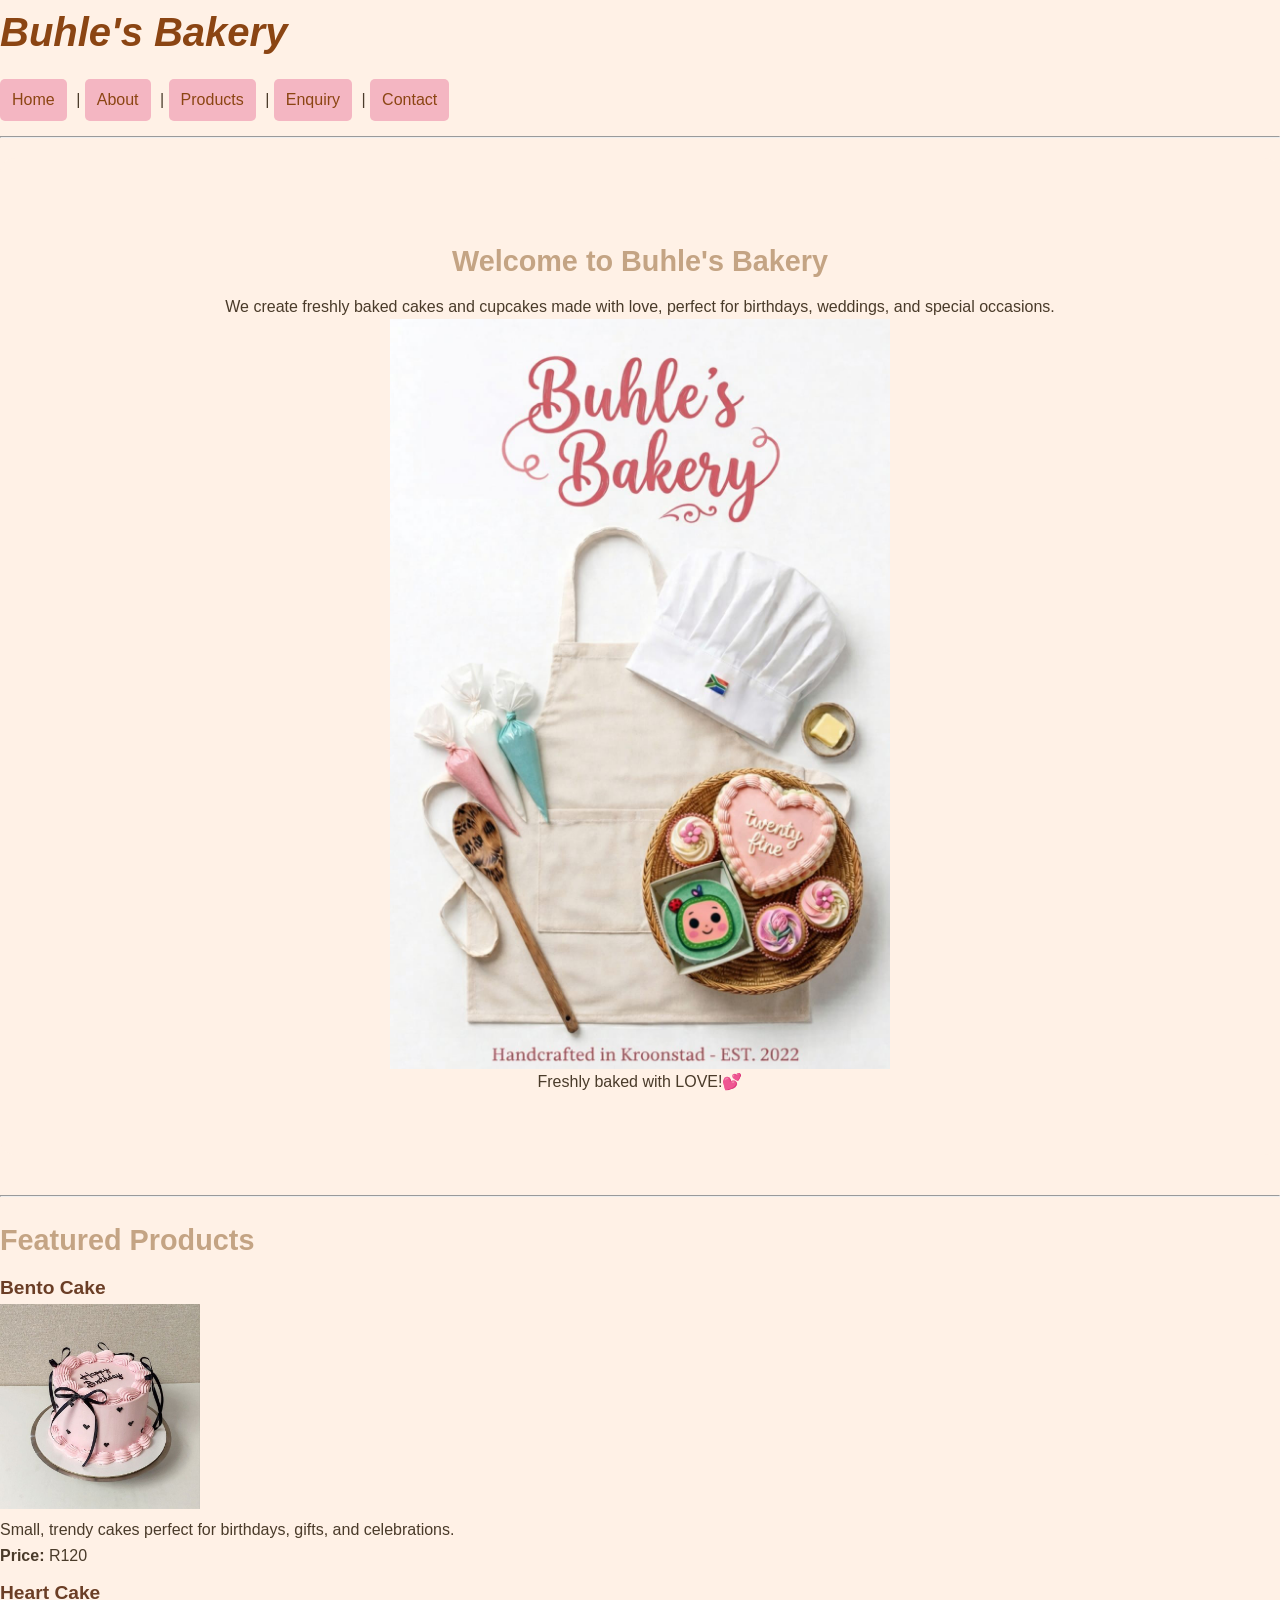
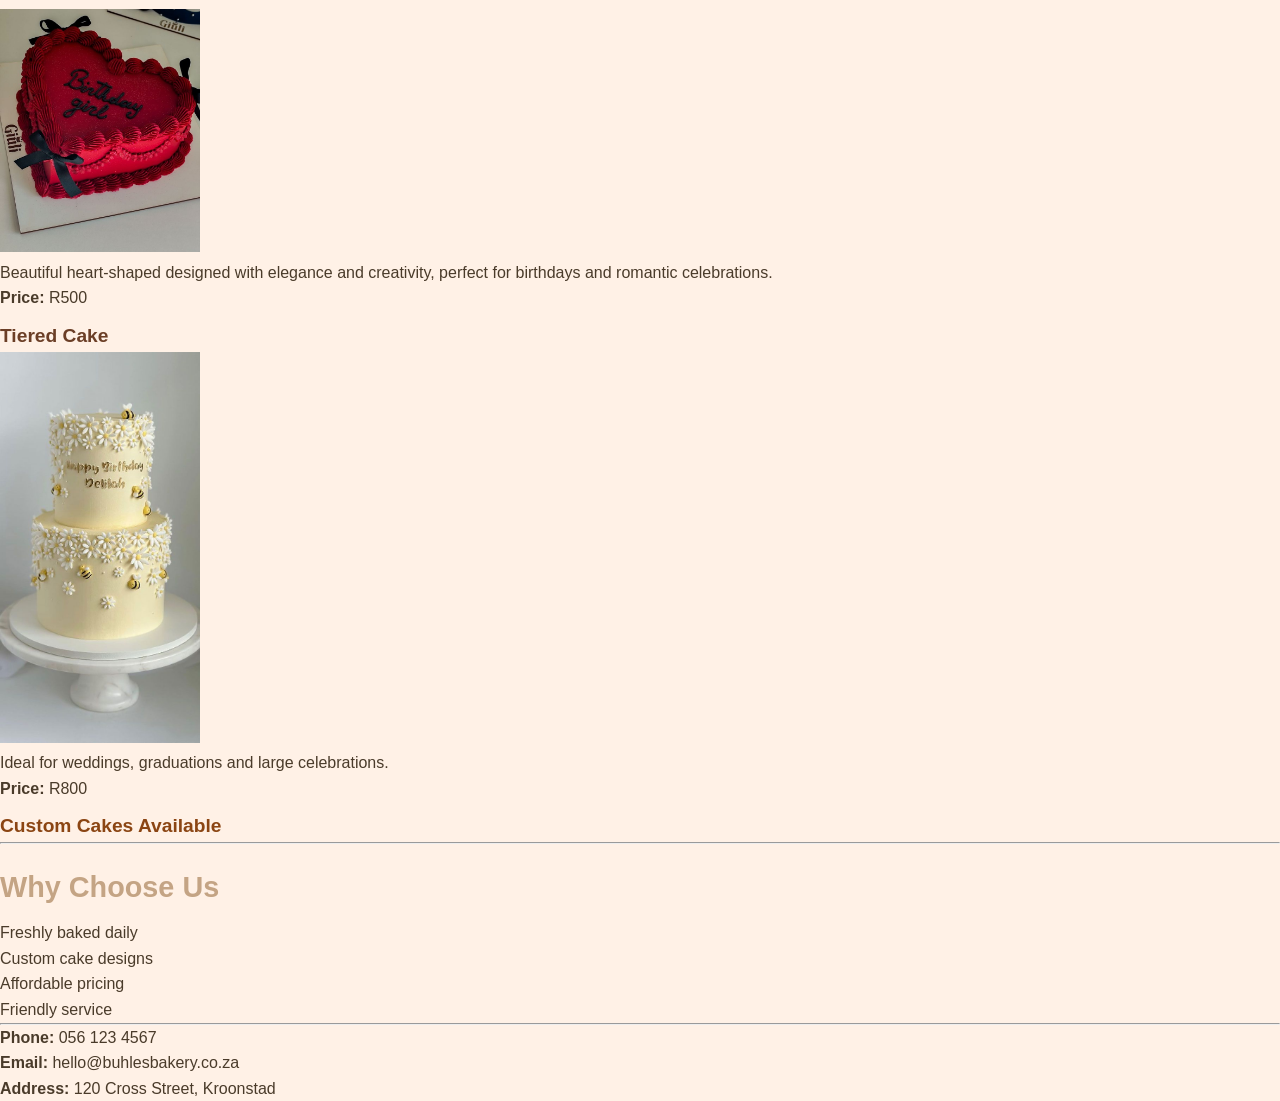
==== index.html @ 92d4121f "Initial project setup with HTML structure and pages" ====
<!DOCTYPE html>
<html lang="en">

<head>
    <meta charset="UTF-8">
    <meta name="viewport" content="width=device-width, initial-scale=1.0">
    <title>Buhle's Bakery | Home</title>
    <style>
        .special-text{
            font-style: italic;
        }
    </style>
    <link rel="stylesheet" href="css/style.css">
    <meta name="viewport" content="width=device-width, initial-scale=1.0">

</head>

<body>

    <!-- Header section -->
    <header>

        <h1 class="special-text">Buhle's Bakery</h1>

        <!-- Navigation menu -->
        <nav>
            <a href="index.html">Home</a> |
            <a href="about.html">About</a> |
            <a href="products.html">Products</a> |
            <a href="enquiry.html">Enquiry</a> |
            <a href="contact.html">Contact</a>
        </nav>

    </header>

    <hr>

    <!-- Main content -->
    <main>

        <!-- Hero section -->
        <section class="hero">

            <h2>Welcome to Buhle's Bakery</h2>

            <p>
                We create freshly baked cakes and cupcakes made with love,
                perfect for birthdays, weddings, and special occasions.
            </p>

            <img src="images/banner.jpg" alt="Bakery banner" width="500">
            <p style="text-align: center;">
                Freshly baked with LOVE!💕

            </p>

        </section>

        <hr>

        <!-- Featured products -->
        <section>

            <h2>Featured Products</h2>
            

        

            <article>
                <h3>Bento Cake</h3>
                <img src="images/bento1.jpg" width="200" alt="Bento cake">
                <p>Small, trendy cakes perfect for birthdays, gifts, and celebrations.</p>
                <p><strong>Price:</strong> R120</p>
            </article>

            <article>
                <h3>Heart Cake</h3>
                <img src="images/heart1.jpg" width="200" alt="Heart cake">
                <p>Beautiful heart-shaped designed with elegance and creativity, perfect for birthdays and romantic celebrations.</p>
                <p><strong>Price:</strong> R500</p>
            </article>

            <article>
                <h3>Tiered Cake</h3>
                <img src="images/tiered1.jpg" width="200" alt="Tiered cake">
                <p>Ideal for weddings, graduations and large celebrations.</p>
                <p><strong>Price:</strong> R800</p>
            </article>

        </section>
         <h3 style="color: #8b4513;">Custom Cakes Available</h3>

        <hr>

        <!-- Why choose us -->
        <section>

            <h2>Why Choose Us</h2>

            <ul>
                <li>Freshly baked daily</li>
                <li>Custom cake designs</li>
                <li>Affordable pricing</li>
                <li>Friendly service</li>
            </ul>

        </section>

    </main>

    <hr>

    <!-- Footer -->
    <footer>

        <p><strong>Phone:</strong> 056 123 4567</p>
        <p><strong>Email:</strong> hello@buhlesbakery.co.za</p>
        <p><strong>Address:</strong> 120 Cross Street, Kroonstad</p>

    </footer>

</body>

</html>
---- css/style.css ----
:root {
    --cream: #fff1e6;
    --light-brown: #c4a484;
    --dark-brown: #8b4513;
    --pink: #f4b6c2;

}
* {
    margin: 0;
    padding: 0;
    box-sizing: border-box;
}

body {
    font-family: Arial, sans-serif;
    line-height: 1.6;
    background-color: var(--cream);
    color: #4a3b2a;
    padding: 0px;
    margin: 0px;
}
h1 {
    font-size: 2.5rem;
    color: var(--dark-brown);
    margin-bottom: 10px;
}

h2 {
    font-size: 1.8rem;
    color: var(--light-brown);
    margin: 20px 0 10px;
}

h3 {
    font-size: 1.2rem;
    color: #6b3e26;
    margin-top: 10px;
}nav {
    margin: 15px 0;
}
 
nav a {
    text-decoration: none;
    background-color: var(--pink);
    color: var(--dark-brown);
    padding: 8px 12px;
    margin-right: 5px;
    border-radius: 5px;
    display: inline-block;
}
.hero {
    background-color: var(--cream);
    padding: 60px 20px;
    margin-bottom: 40px;
    margin: 20px auto 40px auto;
    border-radius: 15px;

    display: flex;
    flex-direction: column;
    align-items: center;
    justify-content: center;
    text-align: center;
}

nav a:hover {
    background-color: var(--light-brown);
    color: white;
}

.product-card img {
    width: 100%;
    height: 200px;
    object-fit: contain;
    max-width: 100%;
    border-radius: 8px;
}

td {
    padding: 10px;
    text-align: center;
}
.product-section {
    margin-bottom: 40px;
}
.product-grid{
    display: flex;
    justify-content: center;
    gap: 20px;
    flex-wrap: wrap;
}
.product-card{
    background-color: #f4b6c2;
    padding: 15px;
    border-radius: 10px;
    text-align: center;
    width: 200px;
    box-shadow: 0 2px 8px rgba(0 ,0 ,0 ,0.1);
}
.product-card{
    transition: transform 0.3s ease, box-shadow 0.3 ease;
}
.product-card:hover{
    transform: translateY(-5px);
    box-shadow: 0 4px 12px rgba(0, 0, 0, 0.2);
}
.product-card img {
    transform: transform 0.3s ease;
}
.product-card:hover img {
    transform: scale(1.05);
}
.nav-button {
    text-decoration: none;
    background-color: var(--pink);
    color: var(--dark-brown);
    padding: 8px 12px;
    border-radius: 5px;
    display: inline-block;
    margin-bottom: 20px;
}
.nav-button:hover {
    background-color: var(--light-brown);
    color: white;
}
@media (max-width: 900px){
    .product-card{
        width: 45%;
    }
    .product-grid {
        justify-content: center;
    }
}

@media (max-width: 600px){
    body{
        padding: 10px;
    }
    nav{
        text-align: center;
    }
    nav a{
        display: block;
        margin: 10px auto;
        width: 80%;
    }
    .hero h1{
        font-size: 2rem;
    }
    .hero p{
        font-size: 1rem;
    }
    .product-card{
        width: 90%;
    }
}
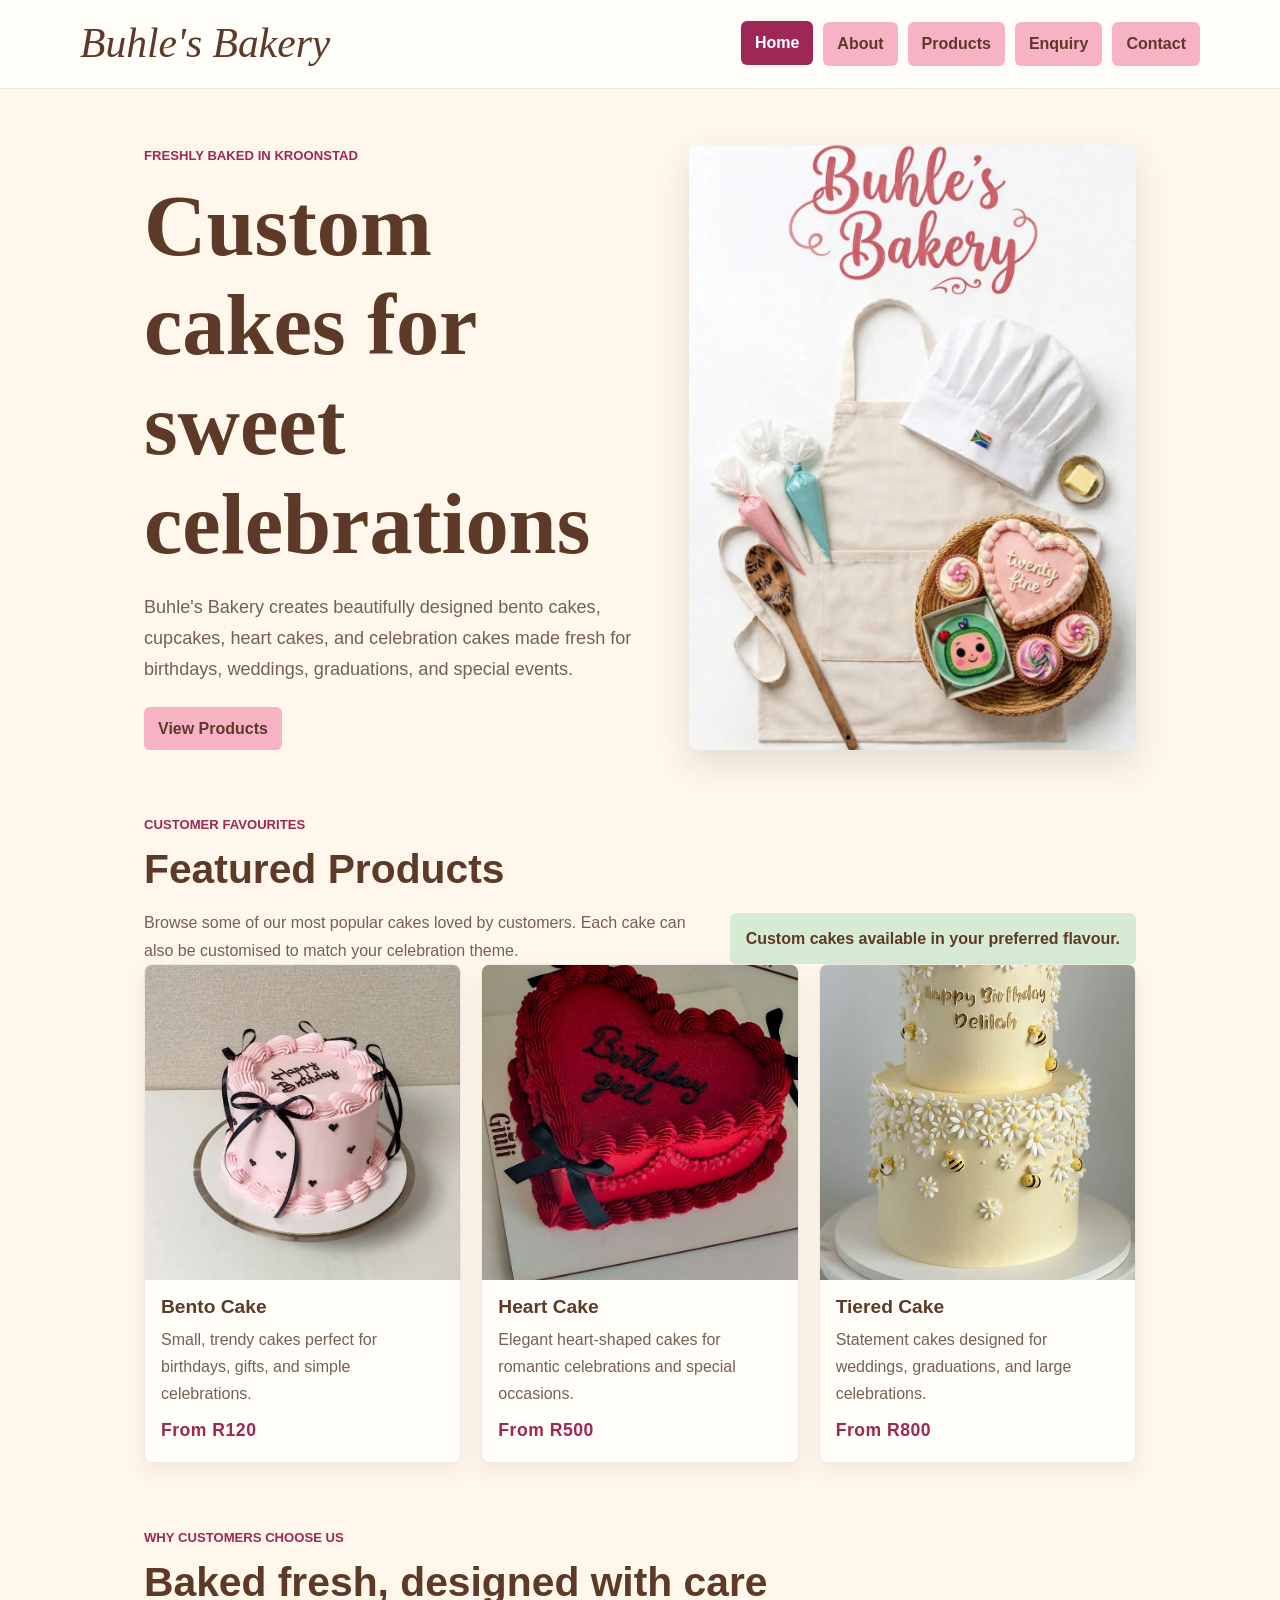
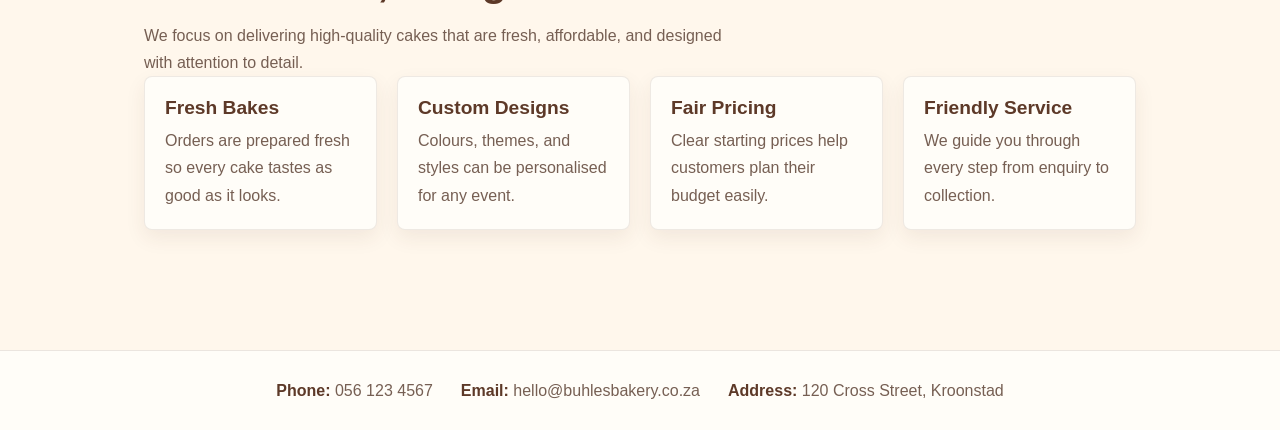
==== commit 28c5f964: "initial commit" ====
--- a/index.html
+++ b/index.html
@@ -2,123 +2,224 @@
 <html lang="en">
 
 <head>
+    <!-- ================= BASIC PAGE SETUP ================= -->
     <meta charset="UTF-8">
+
+    <!-- Makes page responsive on all devices -->
     <meta name="viewport" content="width=device-width, initial-scale=1.0">
-    <title>Buhle's Bakery | Home</title>
-    <style>
-        .special-text{
-            font-style: italic;
-        }
-    </style>
+
+    <!-- ================= SEO (SEARCH ENGINE OPTIMISATION) ================= -->
+    <meta name="description" content="Buhle's Bakery in Kroonstad creates custom cakes, bento cakes, cupcakes, heart cakes, and celebration cakes for birthdays, weddings, and special occasions.">
+    <meta name="keywords" content="Buhle's Bakery, Kroonstad bakery, custom cakes, bento cakes, cupcakes, wedding cakes, birthday cakes">
+
+    <!-- Page title shown in browser tab -->
+    <title>Buhle's Bakery | Custom Cakes and Cupcakes in Kroonstad</title>
+
+    <!-- ================= EXTERNAL CSS (MAIN STYLING FILE) ================= -->
     <link rel="stylesheet" href="css/style.css">
-    <meta name="viewport" content="width=device-width, initial-scale=1.0">
-
+
+    <!-- Optional JS file (not required for marks but fine to keep) -->
+    <script src="js/script.js" defer></script>
 </head>
 
 <body>
 
-    <!-- Header section -->
+    <!-- ================= HEADER SECTION ================= -->
     <header>
 
-        <h1 class="special-text">Buhle's Bakery</h1>
-
-        <!-- Navigation menu -->
-        <nav>
-            <a href="index.html">Home</a> |
-            <a href="about.html">About</a> |
-            <a href="products.html">Products</a> |
-            <a href="enquiry.html">Enquiry</a> |
-            <a href="contact.html">Contact</a>
-        </nav>
-
+        <!-- Container for branding + navigation -->
+        <div class="site-header">
+
+            <!-- Website logo / brand name -->
+            <a class="brand" href="index.html">Buhle's Bakery</a>
+
+            <!-- ================= NAVIGATION MENU ================= -->
+            <nav aria-label="Main navigation">
+
+                <!-- aria-current shows current page for accessibility -->
+                <a href="index.html" aria-current="page">Home</a>
+                <a href="about.html">About</a>
+                <a href="products.html">Products</a>
+                <a href="enquiry.html">Enquiry</a>
+                <a href="contact.html">Contact</a>
+
+            </nav>
+        </div>
     </header>
 
-    <hr>
-
-    <!-- Main content -->
+    <!-- ================= MAIN CONTENT ================= -->
     <main>
 
-        <!-- Hero section -->
+        <!-- ================= HERO SECTION ================= -->
         <section class="hero">
 
-            <h2>Welcome to Buhle's Bakery</h2>
-
+            <div>
+
+                <!-- Small introductory label -->
+                <p class="eyebrow">Freshly baked in Kroonstad</p>
+
+                <!-- Main heading (MOST IMPORTANT TEXT ON PAGE) -->
+                <h1>Custom cakes for sweet celebrations</h1>
+
+                <!-- Added richer content (improves rubric marks for text depth) -->
+                <p class="lead">
+                    Buhle's Bakery creates beautifully designed bento cakes, cupcakes, heart cakes,
+                    and celebration cakes made fresh for birthdays, weddings, graduations, and special events.
+                </p>
+
+                <!-- Call-to-action button linking to products page -->
+                <a class="button" href="products.html">View Products</a>
+
+            </div>
+
+            <!-- Hero image (important visual branding element) -->
+            <img src="images/banner.jpg" alt="Custom bakery cakes and cupcakes by Buhle's Bakery">
+
+        </section>
+
+        <!-- ================= FEATURED PRODUCTS SECTION ================= -->
+        <section>
+
+            <!-- Section heading -->
+            <div class="intro">
+
+                <div>
+
+                    <!-- Label text -->
+                    <p class="eyebrow">Customer favourites</p>
+
+                    <h2>Featured Products</h2>
+
+                    <!-- Added clarity for rubric content requirement -->
+                    <p>
+                        Browse some of our most popular cakes loved by customers.
+                        Each cake can also be customised to match your celebration theme.
+                    </p>
+
+                </div>
+
+                <!-- Extra supporting note -->
+                <p class="section-note">
+                    Custom cakes available in your preferred flavour.
+                </p>
+
+            </div>
+
+            <!-- ================= PRODUCT GRID ================= -->
+            <div class="product-grid">
+
+                <!-- ================= PRODUCT 1 ================= -->
+                <article class="product-card">
+
+                    <img src="images/bento1.jpg" alt="Pink bento cake with decorative frosting">
+
+                    <div>
+
+                        <h3>Bento Cake</h3>
+
+                        <p>
+                            Small, trendy cakes perfect for birthdays, gifts, and simple celebrations.
+                        </p>
+
+                        <p class="price">From R120</p>
+
+                    </div>
+                </article>
+
+                <!-- ================= PRODUCT 2 ================= -->
+                <article class="product-card">
+
+                    <img src="images/heart1.jpg" alt="Decorated heart cake with piped border">
+
+                    <div>
+
+                        <h3>Heart Cake</h3>
+
+                        <p>
+                            Elegant heart-shaped cakes for romantic celebrations and special occasions.
+                        </p>
+
+                        <p class="price">From R500</p>
+
+                    </div>
+                </article>
+
+                <!-- ================= PRODUCT 3 ================= -->
+                <article class="product-card">
+
+                    <img src="images/tiered1.jpg"
+                         alt="Tiered celebration cake for weddings and graduations">
+
+                    <div>
+
+                        <h3>Tiered Cake</h3>
+
+                        <p>
+                            Statement cakes designed for weddings, graduations, and large celebrations.
+                        </p>
+
+                        <p class="price">From R800</p>
+
+                    </div>
+                </article>
+
+            </div>
+        </section>
+
+        <!-- ================= WHY CHOOSE US SECTION ================= -->
+        <section>
+
+            <p class="eyebrow">Why customers choose us</p>
+
+            <h2>Baked fresh, designed with care</h2>
+
+            <!-- Intro paragraph improves content depth -->
             <p>
-                We create freshly baked cakes and cupcakes made with love,
-                perfect for birthdays, weddings, and special occasions.
+                We focus on delivering high-quality cakes that are fresh, affordable,
+                and designed with attention to detail.
             </p>
 
-            <img src="images/banner.jpg" alt="Bakery banner" width="500">
-            <p style="text-align: center;">
-                Freshly baked with LOVE!💕
-
-            </p>
-
+            <!-- Feature grid explaining benefits -->
+            <div class="feature-grid">
+
+                <article class="feature">
+                    <h3>Fresh Bakes</h3>
+                    <p>Orders are prepared fresh so every cake tastes as good as it looks.</p>
+                </article>
+
+                <article class="feature">
+                    <h3>Custom Designs</h3>
+                    <p>Colours, themes, and styles can be personalised for any event.</p>
+                </article>
+
+                <article class="feature">
+                    <h3>Fair Pricing</h3>
+                    <p>Clear starting prices help customers plan their budget easily.</p>
+                </article>
+
+                <article class="feature">
+                    <h3>Friendly Service</h3>
+                    <p>We guide you through every step from enquiry to collection.</p>
+                </article>
+
+            </div>
         </section>
 
-        <hr>
-
-        <!-- Featured products -->
-        <section>
-
-            <h2>Featured Products</h2>
-            
-
-        
-
-            <article>
-                <h3>Bento Cake</h3>
-                <img src="images/bento1.jpg" width="200" alt="Bento cake">
-                <p>Small, trendy cakes perfect for birthdays, gifts, and celebrations.</p>
-                <p><strong>Price:</strong> R120</p>
-            </article>
-
-            <article>
-                <h3>Heart Cake</h3>
-                <img src="images/heart1.jpg" width="200" alt="Heart cake">
-                <p>Beautiful heart-shaped designed with elegance and creativity, perfect for birthdays and romantic celebrations.</p>
-                <p><strong>Price:</strong> R500</p>
-            </article>
-
-            <article>
-                <h3>Tiered Cake</h3>
-                <img src="images/tiered1.jpg" width="200" alt="Tiered cake">
-                <p>Ideal for weddings, graduations and large celebrations.</p>
-                <p><strong>Price:</strong> R800</p>
-            </article>
-
-        </section>
-         <h3 style="color: #8b4513;">Custom Cakes Available</h3>
-
-        <hr>
-
-        <!-- Why choose us -->
-        <section>
-
-            <h2>Why Choose Us</h2>
-
-            <ul>
-                <li>Freshly baked daily</li>
-                <li>Custom cake designs</li>
-                <li>Affordable pricing</li>
-                <li>Friendly service</li>
-            </ul>
-
-        </section>
-
     </main>
 
-    <hr>
-
-    <!-- Footer -->
+    <!-- ================= FOOTER ================= -->
     <footer>
 
-        <p><strong>Phone:</strong> 056 123 4567</p>
-        <p><strong>Email:</strong> hello@buhlesbakery.co.za</p>
-        <p><strong>Address:</strong> 120 Cross Street, Kroonstad</p>
+        <div class="footer-inner">
+
+            <!-- Contact details repeated for accessibility and usability -->
+            <p><strong>Phone:</strong> 056 123 4567</p>
+            <p><strong>Email:</strong> hello@buhlesbakery.co.za</p>
+            <p><strong>Address:</strong> 120 Cross Street, Kroonstad</p>
+
+        </div>
 
     </footer>
 
 </body>
-
 </html>
--- a/css/style.css
+++ b/css/style.css
@@ -1,155 +1,452 @@
  :root {
-    --cream: #fff1e6;
-    --light-brown: #c4a484;
-    --dark-brown: #8b4513;
-    --pink: #f4b6c2;
-
-}
+    --cream: #fff7ec;
+    --vanilla: #fffdf8;
+    --rose: #f7b2c4;
+    --berry: #9d2854;
+    --cocoa: #5d3928;
+    --caramel: #b87442;
+    --mint: #d7ead3;
+    --ink: #3f3028;
+    --muted: #765f53;
+    --shadow: 0 14px 32px rgba(93, 57, 40, 0.14);
+}
+
 * {
+    box-sizing: border-box;
     margin: 0;
     padding: 0;
-    box-sizing: border-box;
 }
 
 body {
-    font-family: Arial, sans-serif;
+    background: var(--cream);
+    color: var(--ink);
+    font-family: Arial, Helvetica, sans-serif;
     line-height: 1.6;
-    background-color: var(--cream);
-    color: #4a3b2a;
-    padding: 0px;
-    margin: 0px;
-}
+}
+
+img {
+    display: block;
+    max-width: 100%;
+}
+
+header,
+footer {
+    background: var(--vanilla);
+    border-bottom: 1px solid rgba(93, 57, 40, 0.12);
+}
+
+header {
+    padding: 22px clamp(18px, 5vw, 64px);
+    position: sticky;
+    top: 0;
+    z-index: 10;
+}
+
+.site-header {
+    align-items: center;
+    display: flex;
+    gap: 20px;
+    justify-content: space-between;
+    margin: 0 auto;
+    max-width: 1120px;
+}
+
+.brand {
+    color: var(--cocoa);
+    font-family: Georgia, "Times New Roman", serif;
+    font-size: clamp(1.7rem, 4vw, 2.6rem);
+    font-style: italic;
+    line-height: 1;
+    text-decoration: none;
+    white-space: nowrap;
+}
+
+nav {
+    display: flex;
+    flex-wrap: wrap;
+    gap: 10px;
+    justify-content: flex-end;
+}
+
+nav a,
+.button {
+    background: var(--rose);
+    border: 0;
+    border-radius: 6px;
+    color: var(--cocoa);
+    cursor: pointer;
+    display: inline-block;
+    font: inherit;
+    font-weight: 700;
+    min-height: 42px;
+    padding: 9px 14px;
+    text-decoration: none;
+    transition: background-color 0.2s ease, color 0.2s ease, transform 0.2s ease;
+}
+
+/* ================= PSEUDO-CLASSES (MARKING REQUIREMENT BOOST) ================= */
+nav a:hover,
+nav a[aria-current="page"],
+.button:hover {
+    background: var(--berry);
+    color: white;
+    transform: translateY(-1px);
+}
+
+main {
+    margin: 0 auto;
+    max-width: 1120px;
+    padding: clamp(28px, 5vw, 56px) clamp(18px, 5vw, 64px);
+}
+
+section {
+    margin-bottom: clamp(34px, 6vw, 64px);
+
+    /* ADDED: helps layout clarity marks */
+    scroll-margin-top: 90px;
+}
+
+/* HERO SECTION */
+.hero {
+    align-items: center;
+    display: grid;
+    gap: clamp(24px, 5vw, 48px);
+    grid-template-columns: minmax(0, 1fr) minmax(280px, 0.9fr);
+    min-height: 520px;
+}
+
+.hero img {
+    aspect-ratio: 4 / 3;
+    border-radius: 8px;
+    box-shadow: var(--shadow);
+    height: 100%;
+    object-fit: cover;
+}
+
+.eyebrow {
+    color: var(--berry);
+    font-size: 0.82rem;
+    font-weight: 800;
+    letter-spacing: 0;
+    margin-bottom: 10px;
+    text-transform: uppercase;
+}
+
+h1,
+h2,
+h3 {
+    color: var(--cocoa);
+    line-height: 1.15;
+}
+
 h1 {
-    font-size: 2.5rem;
-    color: var(--dark-brown);
-    margin-bottom: 10px;
+    font-family: Georgia, "Times New Roman", serif;
+    font-size: clamp(2.5rem, 8vw, 5.4rem);
+    margin-bottom: 18px;
 }
 
 h2 {
-    font-size: 1.8rem;
-    color: var(--light-brown);
-    margin: 20px 0 10px;
+    font-size: clamp(1.75rem, 4vw, 2.55rem);
+    margin-bottom: 16px;
 }
 
 h3 {
     font-size: 1.2rem;
-    color: #6b3e26;
-    margin-top: 10px;
-}nav {
-    margin: 15px 0;
-}
- 
-nav a {
-    text-decoration: none;
-    background-color: var(--pink);
-    color: var(--dark-brown);
-    padding: 8px 12px;
-    margin-right: 5px;
-    border-radius: 5px;
-    display: inline-block;
-}
-.hero {
-    background-color: var(--cream);
-    padding: 60px 20px;
-    margin-bottom: 40px;
-    margin: 20px auto 40px auto;
-    border-radius: 15px;
-
+    margin-bottom: 8px;
+}
+
+p {
+    color: var(--muted);
+    max-width: 68ch;
+
+    /* ADDED TYPOGRAPHY MARK BOOST */
+    font-size: 1rem;
+    line-height: 1.7;
+}
+
+/* TYPOGRAPHY MARK BOOST */
+strong {
+    color: var(--cocoa);
+}
+
+.lead {
+    font-size: 1.13rem;
+    margin-bottom: 22px;
+}
+
+.intro {
+    align-items: end;
+    display: grid;
+    gap: 20px;
+    grid-template-columns: minmax(0, 1fr) auto;
+}
+
+.section-note {
+    background: var(--mint);
+    border-radius: 6px;
+    color: var(--cocoa);
+    font-weight: 700;
+    padding: 12px 16px;
+}
+
+/* GRID SYSTEMS */
+.feature-grid,
+.product-grid,
+.info-grid {
+    display: grid;
+    gap: 20px;
+}
+
+.feature-grid {
+    grid-template-columns: repeat(4, minmax(0, 1fr));
+}
+
+.product-grid {
+    grid-template-columns: repeat(3, minmax(0, 1fr));
+}
+
+.info-grid {
+    grid-template-columns: repeat(2, minmax(0, 1fr));
+}
+
+.feature,
+.product-card,
+.info-panel,
+form {
+    background: var(--vanilla);
+    border: 1px solid rgba(93, 57, 40, 0.1);
+    border-radius: 8px;
+    box-shadow: 0 8px 20px rgba(93, 57, 40, 0.08);
+}
+
+.feature,
+.info-panel {
+    padding: 20px;
+}
+
+.product-card {
+    overflow: hidden;
+    transition: transform 0.2s ease, box-shadow 0.2s ease;
+}
+
+.product-card:hover {
+    box-shadow: var(--shadow);
+    transform: translateY(-4px);
+}
+
+.product-card img {
+    aspect-ratio: 1 / 1;
+    cursor: zoom-in;
+    object-fit: cover;
+    width: 100%;
+}
+
+.product-card div {
+    padding: 16px;
+}
+
+/* TYPOGRAPHY MARK BOOST */
+.price {
+    color: var(--berry);
+    font-size: 1.1rem;
+    font-weight: 800;
+    margin-top: 8px;
+
+    /* ADDED */
+    letter-spacing: 0.5px;
+}
+
+.category-heading {
+    align-items: center;
     display: flex;
-    flex-direction: column;
+    gap: 14px;
+    margin-bottom: 18px;
+}
+
+.category-heading::after {
+    background: rgba(184, 116, 66, 0.25);
+    content: "";
+    flex: 1;
+    height: 1px;
+}
+
+ul {
+    color: var(--muted);
+    list-style-position: inside;
+}
+
+li + li {
+    margin-top: 8px;
+}
+
+/* FORM STYLING */
+form {
+    display: grid;
+    gap: 16px;
+    margin-top: 24px;
+    max-width: 720px;
+    padding: clamp(20px, 4vw, 32px);
+}
+
+label {
+    color: var(--cocoa);
+    display: grid;
+    font-weight: 700;
+    gap: 8px;
+}
+
+input,
+select,
+textarea {
+    background: white;
+    border: 1px solid rgba(93, 57, 40, 0.2);
+    border-radius: 6px;
+    color: var(--ink);
+    font: inherit;
+    min-height: 44px;
+    padding: 10px 12px;
+    width: 100%;
+}
+
+input:focus,
+select:focus,
+textarea:focus {
+    border-color: var(--berry);
+    box-shadow: 0 0 0 3px rgba(157, 40, 84, 0.16);
+    outline: none;
+}
+
+/* SEARCH PANEL */
+.search-panel {
+    background: var(--vanilla);
+    border: 1px solid rgba(93, 57, 40, 0.1);
+    border-radius: 8px;
+    box-shadow: 0 8px 20px rgba(93, 57, 40, 0.08);
+    display: grid;
+    gap: 12px;
+    margin-top: 24px;
+    max-width: 720px;
+    padding: 18px;
+}
+
+.search-panel p,
+.form-response {
+    max-width: none;
+}
+
+.empty-state {
+    background: var(--mint);
+    border-radius: 8px;
+    color: var(--cocoa);
+    font-weight: 700;
+    padding: 18px;
+}
+
+.map-frame {
+    border: 0;
+    border-radius: 8px;
+    box-shadow: var(--shadow);
+    height: 360px;
+    width: 100%;
+}
+
+/* LIGHTBOX */
+.lightbox {
+    background: transparent;
+    border: 0;
+    margin: auto;
+    max-width: min(92vw, 860px);
+    width: 100%;
+}
+
+.lightbox::backdrop {
+    background: rgba(63, 48, 40, 0.76);
+}
+
+.lightbox-content {
+    background: var(--vanilla);
+    border-radius: 8px;
+    box-shadow: var(--shadow);
+    overflow: hidden;
+}
+
+.lightbox img {
+    max-height: 76vh;
+    object-fit: contain;
+    width: 100%;
+}
+
+.lightbox-footer {
     align-items: center;
+    display: flex;
+    gap: 16px;
+    justify-content: space-between;
+    padding: 14px;
+}
+
+.lightbox-footer p {
+    color: var(--cocoa);
+    font-weight: 700;
+}
+
+/* FOOTER */
+footer {
+    border-bottom: 0;
+    border-top: 1px solid rgba(93, 57, 40, 0.12);
+    padding: 26px clamp(18px, 5vw, 64px);
+}
+
+.footer-inner {
+    display: flex;
+    flex-wrap: wrap;
+    gap: 12px 28px;
     justify-content: center;
+    margin: 0 auto;
+    max-width: 1120px;
     text-align: center;
 }
 
-nav a:hover {
-    background-color: var(--light-brown);
-    color: white;
-}
-
-.product-card img {
-    width: 100%;
-    height: 200px;
-    object-fit: contain;
-    max-width: 100%;
-    border-radius: 8px;
-}
-
-td {
-    padding: 10px;
-    text-align: center;
-}
-.product-section {
-    margin-bottom: 40px;
-}
-.product-grid{
-    display: flex;
-    justify-content: center;
-    gap: 20px;
-    flex-wrap: wrap;
-}
-.product-card{
-    background-color: #f4b6c2;
-    padding: 15px;
-    border-radius: 10px;
-    text-align: center;
-    width: 200px;
-    box-shadow: 0 2px 8px rgba(0 ,0 ,0 ,0.1);
-}
-.product-card{
-    transition: transform 0.3s ease, box-shadow 0.3 ease;
-}
-.product-card:hover{
-    transform: translateY(-5px);
-    box-shadow: 0 4px 12px rgba(0, 0, 0, 0.2);
-}
-.product-card img {
-    transform: transform 0.3s ease;
-}
-.product-card:hover img {
-    transform: scale(1.05);
-}
-.nav-button {
-    text-decoration: none;
-    background-color: var(--pink);
-    color: var(--dark-brown);
-    padding: 8px 12px;
-    border-radius: 5px;
-    display: inline-block;
-    margin-bottom: 20px;
-}
-.nav-button:hover {
-    background-color: var(--light-brown);
-    color: white;
-}
-@media (max-width: 900px){
-    .product-card{
-        width: 45%;
-    }
+.footer-inner p {
+    max-width: none;
+}
+
+/* RESPONSIVE DESIGN */
+@media (max-width: 860px) {
+    .site-header,
+    .intro {
+        align-items: flex-start;
+        flex-direction: column;
+    }
+
+    .hero,
+    .intro,
+    .info-grid {
+        grid-template-columns: 1fr;
+    }
+
+    .feature-grid,
     .product-grid {
-        justify-content: center;
-    }
-}
-
-@media (max-width: 600px){
-    body{
-        padding: 10px;
-    }
-    nav{
+        grid-template-columns: repeat(2, minmax(0, 1fr));
+    }
+}
+
+@media (max-width: 560px) {
+    header {
+        position: static;
+    }
+
+    nav {
+        display: grid;
+        grid-template-columns: repeat(2, minmax(0, 1fr));
+        width: 100%;
+    }
+
+    nav a {
         text-align: center;
     }
-    nav a{
-        display: block;
-        margin: 10px auto;
-        width: 80%;
-    }
-    .hero h1{
-        font-size: 2rem;
-    }
-    .hero p{
-        font-size: 1rem;
-    }
-    .product-card{
-        width: 90%;
+
+    .feature-grid,
+    .product-grid {
+        grid-template-columns: 1fr;
     }
 }
